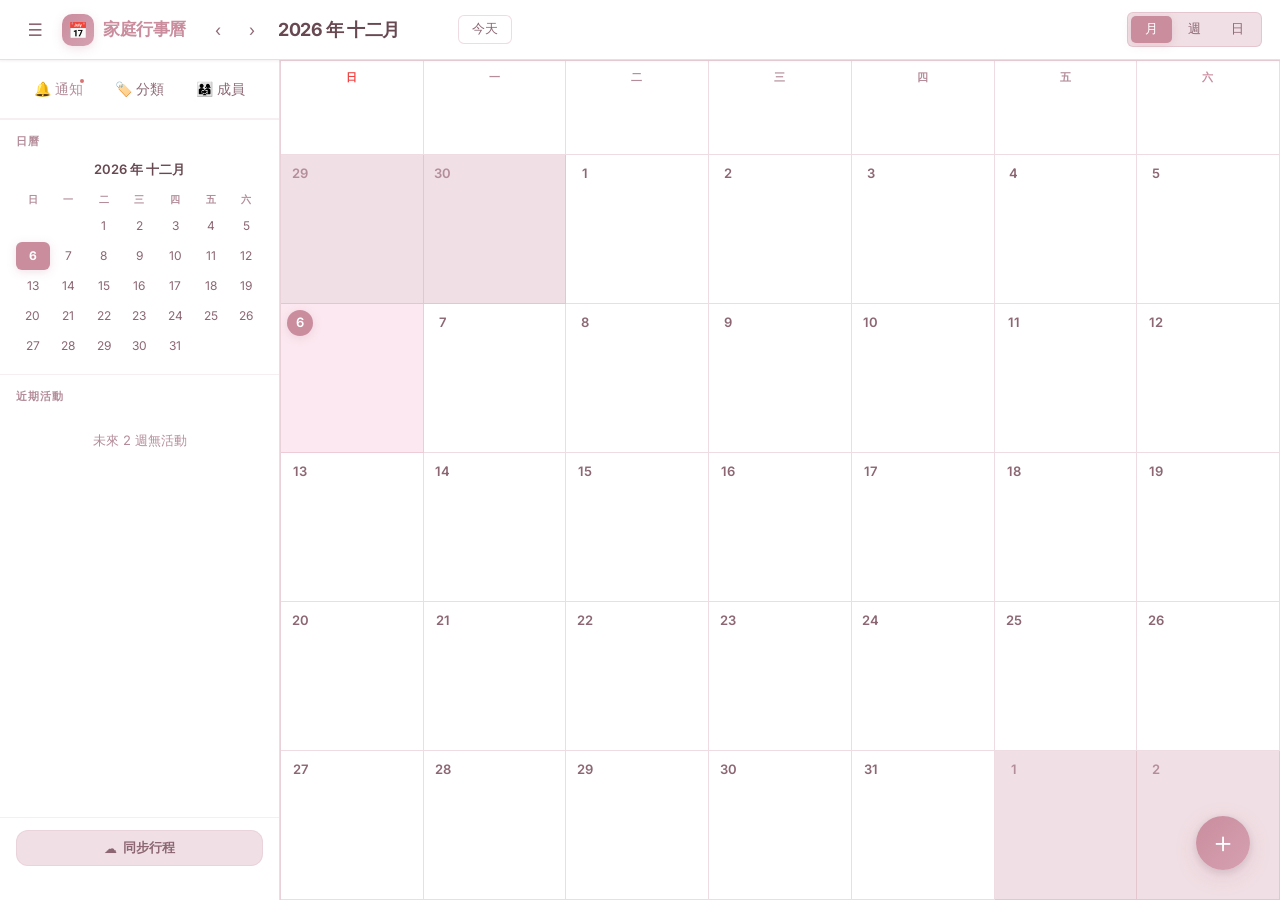
==== index.html @ e2a62363 "Fix: Hardcode scrollbar width in CSS to fix race condition alignment issue" ====
<!DOCTYPE html>
<html lang="zh-TW">
<head>
  <meta charset="UTF-8" />
  <meta name="viewport" content="width=device-width, initial-scale=1.0" />
  <meta name="description" content="家庭共用行事曆 — 支援推播提醒、成員管理、分類管理與月週日三種視圖" />
  <meta name="theme-color" content="#6366f1" />
  <title>家庭行事曆 📅</title>
  <link rel="stylesheet" href="style.css?v=5" />
  <link rel="manifest" href="manifest.json" />
</head>
<body>
<div id="app">

  <!-- ── HEADER ── -->
  <header id="header">
    <button id="btn-sidebar" class="btn-icon" title="側欄">☰</button>

    <span class="header-logo" id="header-logo-btn" style="cursor:pointer;" title="點擊修改名稱">
      <span class="logo-icon">📅</span>
      <span id="calendar-name-display">家庭行事曆</span>
    </span>

    <div class="header-nav">
      <button id="btn-prev" class="nav-btn" title="上一期">‹</button>
      <button id="btn-next" class="nav-btn" title="下一期">›</button>
    </div>

    <h1 id="cal-title">載入中…</h1>
    <button id="btn-today" class="btn-today">今天</button>

    <div class="header-spacer"></div>

    <div class="view-toggle" role="group" aria-label="視圖切換">
      <button class="view-btn active" data-view="month" id="view-month">月</button>
      <button class="view-btn" data-view="week"  id="view-week">週</button>
      <button class="view-btn" data-view="day"   id="view-day">日</button>
    </div>
  </header>

  <!-- ── SIDEBAR ── -->
  <aside id="sidebar">
    <div class="sidebar-section" style="display: flex; gap: 6px; justify-content: space-evenly; border-bottom: 1px solid var(--border-soft); padding: 12px 16px;">
      <button id="btn-notif"           class="btn-icon" style="width: auto; padding: 0 8px; font-size: 14px;" title="開啟推播通知">🔔 通知</button>
      <button id="btn-open-categories" class="btn-icon" style="width: auto; padding: 0 8px; font-size: 14px;" title="管理分類">🏷️ 分類</button>
      <button id="btn-open-members"    class="btn-icon" style="width: auto; padding: 0 8px; font-size: 14px;" title="管理家庭成員">👨‍👩‍👧 成員</button>
    </div>
    <div class="sidebar-section">
      <div class="sidebar-label">日曆</div>
      <div id="mini-calendar"></div>
    </div>
    <div class="sidebar-section" style="flex:1;overflow-y:auto;">
      <div class="sidebar-label">近期活動</div>
      <div id="upcoming-list"></div>
    </div>
    <!-- GitHub Sync -->
    <div class="sidebar-sync">
      <button id="btn-github-sync" class="github-sync-btn" title="同步行程到 GitHub（讓每日 LINE 通知生效）">
        <span id="sync-icon">☁️</span> 同步行程
      </button>
      <div id="sync-status" class="sync-status"></div>
    </div>
  </aside>

  <!-- ── MAIN ── -->
  <main id="main">
    <div id="calendar-container"></div>
  </main>

</div>

<!-- ── DAY PANEL ── -->
<div id="day-panel" role="complementary" aria-label="當日活動">
  <div class="day-panel-header">
    <div id="day-panel-title">活動詳情</div>
    <button id="day-panel-close" title="關閉">✕</button>
  </div>
  <div id="day-panel-list"></div>
  <div class="day-panel-footer">
    <button id="day-panel-add" type="button">＋ 新增活動</button>
  </div>
</div>

<!-- ── MODAL OVERLAY ── -->
<div id="modal-overlay" role="presentation"></div>

<!-- ── EVENT VIEW MODAL (compact popup) ── -->
<div id="event-view-modal" class="modal event-popup" role="dialog" aria-modal="true">
  <!-- Top action bar -->
  <div class="popup-action-bar">
    <div class="popup-action-spacer"></div>
    <button id="btn-edit-event"         class="popup-action-btn" title="編輯">✏️</button>
    <button id="btn-delete-event-view"  class="popup-action-btn" title="刪除">🗑️</button>
    <button id="btn-close-view-modal"   class="popup-action-btn popup-action-close" title="關閉">✕</button>
  </div>
  <!-- Content (injected by JS) -->
  <div id="event-view-body" class="popup-body"></div>
</div>

<!-- ── EVENT MODAL (EDIT) ── -->
<div id="event-modal" class="modal" role="dialog" aria-modal="true" aria-labelledby="modal-title">
  <div class="modal-header">
    <div id="modal-title">新增活動</div>
    <button id="btn-close-modal" title="關閉">✕</button>
  </div>

  <div class="modal-body">

    <!-- Title -->
    <div class="form-group">
      <label class="form-label" for="ev-title">活動標題 *</label>
      <input id="ev-title" class="form-input" type="text" placeholder="輸入活動名稱…" maxlength="80" autocomplete="off" />
    </div>

    <!-- All day toggle -->
    <div class="toggle-row">
      <input type="checkbox" id="ev-allday" class="toggle-input" />
      <label for="ev-allday">整天活動</label>
    </div>

    <!-- All-day date range (shown when allDay is checked) -->
    <div id="allday-fields" style="display:none; gap:10px;">
      <div class="form-group" style="flex:1">
        <label class="form-label" for="ev-allday-start">開始日期 *</label>
        <input id="ev-allday-start" class="form-input" type="date" />
      </div>
      <div class="form-group" style="flex:1">
        <label class="form-label" for="ev-allday-end">結束日期</label>
        <input id="ev-allday-end" class="form-input" type="date" />
      </div>
    </div>

    <!-- DateTime (shown when NOT allDay) -->
    <div id="time-fields">
      <div class="form-group">
        <label class="form-label" for="ev-datetime">開始時間 *</label>
        <input id="ev-datetime" class="form-input" type="datetime-local" />
      </div>
      <div class="form-group">
        <label class="form-label" for="ev-end-datetime">結束時間</label>
        <input id="ev-end-datetime" class="form-input" type="datetime-local" />
      </div>
    </div>

    <!-- Category — dynamically rendered by app.js -->
    <div class="form-group">
      <div class="form-label">分類</div>
      <div id="cat-pills-container" class="cat-pills"></div>
    </div>

    <!-- Members -->
    <div class="form-group">
      <div class="form-label">參與成員</div>
      <div id="member-checkboxes"></div>
    </div>

    <!-- Location -->
    <div class="form-group">
      <label class="form-label" for="ev-location">地點</label>
      <input id="ev-location" class="form-input" type="text" placeholder="輸入地點（選填）" />
    </div>

    <!-- URL -->
    <div class="form-group">
      <label class="form-label" for="ev-url">網址連結</label>
      <input id="ev-url" class="form-input" type="url" placeholder="https://...（選填）" />
    </div>

    <!-- Description -->
    <div class="form-group">
      <label class="form-label" for="ev-description">備註</label>
      <textarea id="ev-description" class="form-textarea" placeholder="新增備註說明（選填）…"></textarea>
    </div>

    <!-- Reminder -->
    <div class="form-group">
      <label class="form-label">提醒時間 (活動開始前)</label>
      <div style="display: flex; gap: 8px; align-items: center;">
        <select id="ev-reminder-toggle" class="form-select" style="width: 110px;">
          <option value="custom">開啟提醒</option>
          <option value="none">不提醒</option>
        </select>
        <input id="ev-reminder-value" type="number" class="form-input" value="30" min="0" style="width: 70px; padding: 6px 8px;" />
        <select id="ev-reminder-unit" class="form-select" style="width: 80px; padding: 6px 8px;">
          <option value="1">分鐘</option>
          <option value="60">小時</option>
          <option value="1440">天</option>
        </select>
      </div>
    </div>

    <!-- Repeat -->
    <div class="form-group">
      <label class="form-label" for="ev-repeat">重複</label>
      <select id="ev-repeat" class="form-select">
        <option value="none">不重複</option>
        <option value="daily">每天</option>
        <option value="weekly">每週</option>
        <option value="monthly">每月</option>
        <option value="yearly">每年</option>
      </select>
    </div>

    <!-- Advanced Repeat Options -->
    <div id="advanced-repeat-options" style="display: none; flex-direction: column; gap: 12px; margin-top: 4px; padding: 14px; background: var(--bg-hover); border-radius: var(--radius-md); border: 1px solid var(--border-soft);">
      
      <!-- Weekly specific days -->
      <div id="repeat-weekly-days" class="form-group" style="display: none;">
        <label class="form-label">重複於星期</label>
        <div class="weekly-day-pills">
          <label class="weekly-day-pill"><input type="checkbox" value="1"><span>一</span></label>
          <label class="weekly-day-pill"><input type="checkbox" value="2"><span>二</span></label>
          <label class="weekly-day-pill"><input type="checkbox" value="3"><span>三</span></label>
          <label class="weekly-day-pill"><input type="checkbox" value="4"><span>四</span></label>
          <label class="weekly-day-pill"><input type="checkbox" value="5"><span>五</span></label>
          <label class="weekly-day-pill"><input type="checkbox" value="6"><span>六</span></label>
          <label class="weekly-day-pill"><input type="checkbox" value="0"><span>日</span></label>
        </div>
      </div>

      <!-- Monthly specific date -->
      <div id="repeat-monthly-date" class="form-group" style="display: none;">
        <label class="form-label" for="ev-repeat-monthly-date">每月重複於</label>
        <div style="display: flex; align-items: center; gap: 8px;">
          <span style="font-size: 13px; color: var(--text-secondary);">每月</span>
          <input id="ev-repeat-monthly-date" class="form-input" type="number" min="1" max="31" value="1" style="width: 70px; padding: 6px 8px; text-align: center;" />
          <span style="font-size: 13px; color: var(--text-secondary);">日</span>
        </div>
      </div>

      <!-- Repeat End -->
      <div class="form-group">
        <label class="form-label">結束重複</label>
        <div style="display: flex; flex-direction: column; gap: 8px; margin-top: 4px;">
          <label style="display: flex; align-items: center; gap: 8px; font-size: 13px; cursor: pointer;">
            <input type="radio" name="ev-repeat-end-type" value="never" checked class="toggle-input" style="border-radius: 50%;"> 永不結束
          </label>
          <label style="display: flex; align-items: center; gap: 8px; font-size: 13px; cursor: pointer;">
            <input type="radio" name="ev-repeat-end-type" value="date" class="toggle-input" style="border-radius: 50%;"> 
            直到 <input id="ev-repeat-end-date" type="date" class="form-input" style="width: 140px; padding: 4px 8px;" disabled />
          </label>
          <label style="display: flex; align-items: center; gap: 8px; font-size: 13px; cursor: pointer;">
            <input type="radio" name="ev-repeat-end-type" value="count" class="toggle-input" style="border-radius: 50%;"> 
            重複 <input id="ev-repeat-end-count" type="number" class="form-input" min="1" max="999" value="10" style="width: 70px; padding: 4px 8px;" disabled /> 次後結束
          </label>
        </div>
      </div>

    </div>

  </div>

  <div class="modal-footer">
    <button id="btn-save-event" class="btn-primary" type="button">儲存活動</button>
    <button id="btn-close-modal-footer" class="btn-secondary" type="button">取消</button>
    <button id="btn-delete-event" class="btn-danger" type="button" style="display:none">🗑 刪除</button>
  </div>
</div>

<!-- ── MEMBER MODAL ── -->
<div id="member-modal" class="modal" role="dialog" aria-modal="true">
  <div class="modal-header">
    <div style="font-size:17px;font-weight:700;flex:1">👨‍👩‍👧 家庭成員</div>
    <button id="btn-close-member-modal" title="關閉"
      style="width:30px;height:30px;border-radius:6px;color:var(--text-muted);font-size:18px;display:flex;align-items:center;justify-content:center;transition:var(--transition);">✕</button>
  </div>
  <div class="modal-body">
    <div id="member-list" style="display:flex;flex-direction:column;gap:8px;"></div>
    <div class="member-add-form">
      <div class="form-group" style="flex:1;min-width:120px">
        <label class="form-label" for="new-member-name">成員名稱</label>
        <input id="new-member-name" class="form-input" type="text" placeholder="e.g. 奶奶" maxlength="20" />
      </div>
      <div class="form-group">
        <label class="form-label">表情</label>
        <input id="new-member-emoji" class="member-emoji-input" type="text" maxlength="2" placeholder="👤" />
      </div>
      <div class="form-group">
        <label class="form-label">顏色</label>
        <input id="new-member-color" class="member-color-input" type="color" value="#818cf8" />
      </div>
      <button id="btn-add-member" class="btn-add-member" type="button">＋ 新增</button>
    </div>
  </div>
</div>

<!-- ── CATEGORY MODAL ── -->
<div id="category-modal" class="modal" role="dialog" aria-modal="true">
  <div class="modal-header">
    <div style="font-size:17px;font-weight:700;flex:1">🏷️ 管理分類</div>
    <button id="btn-close-category-modal" title="關閉"
      style="width:30px;height:30px;border-radius:6px;color:var(--text-muted);font-size:18px;display:flex;align-items:center;justify-content:center;transition:var(--transition);">✕</button>
  </div>
  <div class="modal-body">

    <!-- Category list (rendered by JS) -->
    <div class="category-list" id="category-list"></div>

    <!-- Add new category -->
    <div class="category-add-form">
      <div class="form-group" style="flex:1;min-width:120px">
        <label class="form-label" for="new-cat-label">分類名稱</label>
        <input id="new-cat-label" class="form-input" type="text" placeholder="e.g. 運動" maxlength="16" />
      </div>
      <div class="form-group">
        <label class="form-label">表情</label>
        <input id="new-cat-emoji" class="member-emoji-input" type="text" maxlength="2" placeholder="🏷️" />
      </div>
      <div class="form-group">
        <label class="form-label">顏色</label>
        <input id="new-cat-color" class="member-color-input" type="color" value="#6366f1" />
      </div>
      <button id="btn-add-category" class="btn-add-member" type="button">＋ 新增</button>
    </div>

  </div>
  <div class="modal-footer">
    <button id="btn-reset-categories" class="btn-secondary" type="button" style="font-size:12.5px;">
      ↺ 重置為預設
    </button>
  </div>
</div>

<!-- ── REPEAT ACTION MODAL ── -->
<div id="repeat-action-modal" class="modal" role="dialog" aria-modal="true" style="z-index: 2000; width: 320px;">
  <div class="modal-header" style="border-bottom: none; padding-bottom: 0;">
    <div style="font-size:16px;font-weight:700;">編輯重複活動</div>
  </div>
  <div class="modal-body" style="padding-top: 10px;">
    <div style="font-size: 14px; color: var(--text-secondary); margin-bottom: 16px;">
      這是一個重複的活動。你要套用變更到哪個範圍？
    </div>
    <div style="display: flex; flex-direction: column; gap: 8px;">
      <button id="btn-repeat-only-this" class="btn-primary" style="background: var(--bg-hover); color: var(--text-main);">僅此活動</button>
      <button id="btn-repeat-following" class="btn-primary" style="background: var(--bg-hover); color: var(--text-main);">此活動及後續活動</button>
      <button id="btn-repeat-all" class="btn-primary" style="background: var(--bg-hover); color: var(--text-main);">所有活動</button>
    </div>
  </div>
  <div class="modal-footer" style="border-top: none;">
    <button id="btn-repeat-cancel" class="btn-secondary" style="width: 100%;">取消</button>
  </div>
</div>

<!-- ── FAB ── -->
<button id="btn-add-event" title="新增活動" aria-label="新增活動">＋</button>

<!-- ── TOAST ── -->
<div id="toast" role="status" aria-live="polite"></div>

<script type="module" src="app.js?v=26"></script>
</body>
</html>
---- style.css ----
/* ============================================================
   style.css — Family Calendar · Light Theme Design System
   ============================================================ */

@import url('https://fonts.googleapis.com/css2?family=Inter:wght@300;400;500;600;700&display=swap');

/* ── CSS Variables ───────────────────────────────────────── */
:root {
  --bg-base:     #f8eff2;
  --bg-surface:  #ffffff;
  --bg-elevated: #f0dfe4;
  --bg-hover:    rgba(201, 141, 158, 0.12);
  --bg-glass:    rgba(255, 255, 255, 0.85);

  --border:      rgba(201, 141, 158, 0.3);
  --border-soft: rgba(201, 141, 158, 0.15);
  --border-focus: #c98d9e;

  --accent:      #c98d9e;
  --accent-2:    #d6a1b1;
  --accent-light: #f8eff2;
  --accent-glow: rgba(201, 141, 158, 0.25);

  --text-primary:   #684952;
  --text-secondary: #8c6773;
  --text-muted:     #b48d9a;

  --success: #678b7b;
  --danger:  #d97373;
  --warning: #d9ab55;

  --radius-sm:   6px;
  --radius-md:   12px;
  --radius-lg:   18px;
  --radius-xl:   24px;
  --radius-full: 9999px;

  --shadow-xs: 0 1px 3px rgba(104,73,82,0.05), 0 1px 2px rgba(104,73,82,0.03);
  --shadow-sm: 0 3px 10px rgba(104,73,82,0.07), 0 1px 3px rgba(104,73,82,0.04);
  --shadow-md: 0 8px 28px rgba(104,73,82,0.1), 0 3px 8px rgba(104,73,82,0.05);
  --shadow-lg: 0 20px 60px rgba(104,73,82,0.14), 0 8px 20px rgba(104,73,82,0.07);
  --shadow-glow: 0 0 0 3px var(--accent-glow);

  --sidebar-w: 280px;
  --header-h:  60px;
  --scrollbar-w: 6px;
  --transition: 0.2s cubic-bezier(0.4,0,0.2,1);
}

/* ── Reset ───────────────────────────────────────────────── */
*, *::before, *::after { box-sizing: border-box; margin: 0; padding: 0; }
html, body { height: 100%; overflow: hidden; }
body {
  font-family: 'Inter', system-ui, sans-serif;
  background: var(--bg-base);
  color: var(--text-primary);
  font-size: 14px;
  line-height: 1.5;
  -webkit-font-smoothing: antialiased;
}
button { cursor: pointer; border: none; background: none; font-family: inherit; }
input, textarea, select { font-family: inherit; }

/* ── Scrollbar ───────────────────────────────────────────── */
::-webkit-scrollbar { width: 6px; height: 6px; }
::-webkit-scrollbar-track { background: transparent; }
::-webkit-scrollbar-thumb { background: rgba(0,0,0,0.12); border-radius: 3px; }
::-webkit-scrollbar-thumb:hover { background: rgba(0,0,0,0.2); }

/* ── Layout ──────────────────────────────────────────────── */
#app {
  display: grid;
  grid-template-rows: var(--header-h) 1fr;
  grid-template-columns: var(--sidebar-w) 1fr;
  grid-template-areas:
    "header header"
    "sidebar main";
  height: 100dvh;
  width: 100vw;
  transition: grid-template-columns var(--transition);
}

body.sidebar-closed #app {
  grid-template-columns: 0px 1fr;
}
body.sidebar-closed #sidebar {
  opacity: 0;
  pointer-events: none;
  visibility: hidden;
}

/* ── Header ──────────────────────────────────────────────── */
#header {
  grid-area: header;
  display: flex;
  align-items: center;
  gap: 10px;
  padding: 0 18px;
  background: var(--bg-surface);
  border-bottom: 1px solid var(--border);
  z-index: 100;
  box-shadow: var(--shadow-xs);
}

.header-logo {
  display: flex;
  align-items: center;
  gap: 9px;
  font-weight: 700;
  font-size: 17px;
  color: var(--accent);
  text-decoration: none;
  margin-right: 6px;
  letter-spacing: -0.4px;
}
.header-logo .logo-icon {
  width: 32px; height: 32px;
  background: linear-gradient(135deg, var(--accent), var(--accent-2));
  border-radius: 10px;
  display: flex; align-items: center; justify-content: center;
  font-size: 16px;
  box-shadow: 0 3px 10px var(--accent-glow);
  color: white;
}

#cal-title {
  font-size: 18px;
  font-weight: 700;
  color: var(--text-primary);
  min-width: 170px;
  letter-spacing: -0.4px;
}

.header-nav { display: flex; gap: 2px; }
.nav-btn {
  width: 32px; height: 32px;
  border-radius: var(--radius-sm);
  display: flex; align-items: center; justify-content: center;
  color: var(--text-secondary);
  font-size: 16px;
  transition: var(--transition);
}
.nav-btn:hover { background: var(--bg-hover); color: var(--accent); }

.btn-today {
  padding: 5px 13px;
  border: 1.5px solid var(--border);
  border-radius: var(--radius-sm);
  color: var(--text-secondary);
  font-size: 12.5px;
  font-weight: 500;
  transition: var(--transition);
  background: var(--bg-surface);
}
.btn-today:hover { border-color: var(--accent); color: var(--accent); background: var(--accent-light); }

.header-spacer { flex: 1; }

/* View toggle */
.view-toggle {
  display: flex;
  background: var(--bg-elevated);
  border-radius: var(--radius-sm);
  padding: 3px;
  gap: 2px;
  border: 1px solid var(--border);
}
.view-btn {
  padding: 5px 14px;
  border-radius: 5px;
  font-size: 12.5px;
  font-weight: 500;
  color: var(--text-secondary);
  transition: var(--transition);
}
.view-btn:hover { color: var(--accent); background: var(--bg-hover); }
.view-btn.active {
  background: var(--accent);
  color: #fff;
  box-shadow: 0 2px 8px var(--accent-glow);
}

/* Header icon buttons */
.btn-icon {
  width: 34px; height: 34px;
  border-radius: var(--radius-sm);
  display: flex; align-items: center; justify-content: center;
  color: var(--text-secondary);
  font-size: 17px;
  transition: var(--transition);
  position: relative;
}
.btn-icon:hover { background: var(--bg-hover); color: var(--accent); }

.btn-icon.notif-off { color: var(--text-muted); }
.btn-icon.notif-off::after {
  content: '';
  position: absolute;
  top: 5px; right: 5px;
  width: 8px; height: 8px;
  background: var(--danger);
  border-radius: 50%;
  border: 2px solid var(--bg-surface);
  animation: pulse-dot 2s infinite;
}
@keyframes pulse-dot {
  0%, 100% { transform: scale(1); opacity: 1; }
  50% { transform: scale(1.3); opacity: 0.7; }
}

/* ── Sidebar ─────────────────────────────────────────────── */
#sidebar {
  grid-area: sidebar;
  background: var(--bg-surface);
  border-right: 1px solid var(--border);
  display: flex;
  flex-direction: column;
  overflow-y: auto;
  transition: var(--transition);
}

.sidebar-section { padding: 14px 16px; }
.sidebar-section + .sidebar-section { border-top: 1px solid var(--border-soft); }

.sidebar-label {
  font-size: 10.5px;
  font-weight: 700;
  letter-spacing: 1px;
  text-transform: uppercase;
  color: var(--text-muted);
  margin-bottom: 10px;
}

/* GitHub Sync */
.sidebar-sync {
  padding: 12px 16px;
  border-top: 1px solid var(--border-soft);
  display: flex;
  flex-direction: column;
  gap: 6px;
}
.github-sync-btn {
  width: 100%;
  padding: 8px 12px;
  border-radius: var(--radius-md);
  background: var(--bg-elevated);
  border: 1px solid var(--border-soft);
  color: var(--text-secondary);
  font-size: 13px;
  font-weight: 600;
  cursor: pointer;
  transition: var(--transition);
  display: flex;
  align-items: center;
  justify-content: center;
  gap: 6px;
}
.github-sync-btn:hover { background: var(--bg-hover); color: var(--accent); border-color: var(--accent); }
.github-sync-btn:disabled { opacity: 0.6; cursor: not-allowed; }
.sync-status {
  font-size: 11.5px;
  color: var(--text-muted);
  text-align: center;
  min-height: 16px;
  transition: var(--transition);
}
.sync-status.success { color: #16a34a; }
.sync-status.error   { color: var(--danger); }
.sync-status.syncing { color: var(--accent); }

/* Mini Calendar */
.mini-cal-title {
  font-size: 13px;
  font-weight: 600;
  color: var(--text-primary);
  margin-bottom: 10px;
  text-align: center;
}
.mini-cal-grid {
  display: grid;
  grid-template-columns: repeat(7, 1fr);
  gap: 2px;
  text-align: center;
}
.mini-cal-head {
  font-size: 10px;
  font-weight: 600;
  color: var(--text-muted);
  padding: 3px 0;
}
.mini-cal-day {
  font-size: 12px;
  padding: 5px 0;
  border-radius: var(--radius-sm);
  cursor: pointer;
  color: var(--text-secondary);
  transition: var(--transition);
}
.mini-cal-day:hover { background: var(--accent-light); color: var(--accent); }
.mini-cal-day.today {
  background: var(--accent);
  color: #fff;
  font-weight: 700;
  box-shadow: 0 2px 8px var(--accent-glow);
}

/* Upcoming events */
.upcoming-date-label {
  font-size: 10.5px;
  font-weight: 700;
  color: var(--accent);
  text-transform: uppercase;
  letter-spacing: 0.5px;
  margin: 10px 0 4px;
}
.upcoming-item {
  display: flex;
  align-items: center;
  gap: 10px;
  padding: 7px 8px;
  border-radius: var(--radius-md);
  cursor: pointer;
  transition: var(--transition);
}
.upcoming-item:hover { background: var(--bg-hover); }
.upcoming-dot {
  width: 8px; height: 8px;
  border-radius: 50%;
  background: var(--ev-color, var(--accent));
  flex-shrink: 0;
}
.upcoming-info { flex: 1; min-width: 0; }
.upcoming-title {
  font-size: 13px;
  font-weight: 500;
  color: var(--text-primary);
  white-space: nowrap;
  overflow: hidden;
  text-overflow: ellipsis;
}
.upcoming-time { font-size: 11px; color: var(--text-muted); margin-top: 1px; }
.upcoming-avatar {
  width: 22px; height: 22px;
  border-radius: 50%;
  display: flex; align-items: center; justify-content: center;
  font-size: 11px;
  flex-shrink: 0;
}
.upcoming-empty { font-size: 13px; color: var(--text-muted); text-align: center; padding: 16px 0; }

/* ── Main area ───────────────────────────────────────────── */
#main {
  grid-area: main;
  display: flex;
  flex-direction: column;
  overflow: hidden;
  background: var(--bg-base);
  position: relative;
}

#calendar-container {
  flex: 1;
  overflow: hidden;
  position: relative;
}

/* ── MONTH GRID ──────────────────────────────────────────── */
.cal-month-grid {
  display: grid;
  grid-template-columns: repeat(7, 1fr);
  height: 100%;
  border-left: 1px solid var(--border);
  border-top: 1px solid var(--border);
  background: var(--bg-base);
}

.cal-weekday-header {
  padding: 9px 0;
  text-align: center;
  font-size: 10.5px;
  font-weight: 700;
  letter-spacing: 0.8px;
  text-transform: uppercase;
  color: var(--text-muted);
  border-right: 1px solid var(--border);
  border-bottom: 1px solid var(--border);
  background: var(--bg-surface);
}
.cal-weekday-header.sunday  { color: #ef4444; }
.cal-weekday-header.saturday { color: var(--accent); }

.cal-day-cell {
  border-right: 1px solid var(--border);
  border-bottom: 1px solid var(--border);
  padding: 6px;
  cursor: crosshair;
  user-select: none;
  transition: background var(--transition);
  display: flex;
  flex-direction: column;
  gap: 3px;
  min-height: 90px;
  overflow: hidden;
  background: var(--bg-surface);
}
.cal-day-cell:hover { background: #fdf5f8; }
.cal-day-cell.faded { background: var(--bg-elevated); }
.cal-day-cell.faded .cal-day-num { color: var(--text-muted); }
.cal-day-cell.today { background: #fce8f0; }

.cal-day-num {
  font-size: 13px;
  font-weight: 600;
  color: var(--text-secondary);
  width: 26px; height: 26px;
  display: flex; align-items: center; justify-content: center;
  border-radius: 50%;
  flex-shrink: 0;
  transition: var(--transition);
}
.cal-day-cell.today .cal-day-num {
  background: var(--accent);
  color: #fff;
  box-shadow: 0 2px 8px var(--accent-glow);
}

.cal-day-events { display: flex; flex-direction: column; gap: 2px; flex: 1; overflow: hidden; }

.cal-event-pill {
  display: flex;
  align-items: center;
  gap: 5px;
  padding: 2px 7px;
  border-radius: var(--radius-sm);
  background: color-mix(in srgb, var(--ev-color, var(--accent)) 14%, white);
  border-left: 2.5px solid var(--ev-color, var(--accent));
  cursor: pointer;
  transition: var(--transition);
  overflow: hidden;
}
.cal-event-pill:hover {
  background: color-mix(in srgb, var(--ev-color, var(--accent)) 22%, white);
}
.ev-dot {
  width: 5px; height: 5px;
  border-radius: 50%;
  background: var(--ev-color, var(--accent));
  flex-shrink: 0;
}
.ev-time { font-size: 10px; color: var(--ev-color, var(--accent)); font-weight: 600; flex-shrink: 0; }
.ev-title { font-size: 11.5px; color: var(--text-primary); white-space: nowrap; overflow: hidden; text-overflow: ellipsis; font-weight: 500; }
.cal-event-more {
  font-size: 10.5px;
  color: var(--text-muted);
  padding: 1px 4px;
  cursor: pointer;
  transition: var(--transition);
}
.cal-event-more:hover { color: var(--accent); }

/* All-day strip in week view */
.cal-week-allday-row {
  display: flex;
  border-bottom: 1px solid var(--border);
  background: var(--bg-surface);
  flex-shrink: 0;
  padding-right: var(--scrollbar-w, 0px);
}
.cal-allday-label {
  width: 56px;
  flex-shrink: 0;
  border-right: 1px solid var(--border);
  display: flex;
  align-items: flex-start;
  justify-content: flex-end;
  font-size: 9.5px;
  font-weight: 700;
  color: var(--text-muted);
  padding: 5px 8px 0 0;
  text-transform: uppercase;
  letter-spacing: 0.5px;
}
.cal-allday-grid {
  flex: 1;
  position: relative;
  display: flex;
}
.cal-allday-bg-cell {
  flex: 1;
  border-right: 1px solid var(--border);
  min-height: 28px;
  cursor: crosshair;
  user-select: none;
}
.cal-allday-bg-cell.today-col { background: var(--accent-light); }
.cal-allday-event-bar {
  position: absolute;
  height: 20px;
  border-radius: 4px;
  background: color-mix(in srgb, var(--ev-color, var(--accent)) 18%, white);
  border-left: 3px solid var(--ev-color, var(--accent));
  font-size: 11px;
  font-weight: 500;
  color: var(--text-primary);
  padding: 1px 8px;
  white-space: nowrap;
  overflow: hidden;
  text-overflow: ellipsis;
  cursor: pointer;
  transition: var(--transition);
  z-index: 1;
}
.cal-allday-event-bar:hover {
  background: color-mix(in srgb, var(--ev-color, var(--accent)) 28%, white);
  box-shadow: var(--shadow-xs);
}

/* ── WEEK VIEW ───────────────────────────────────────────── */
.cal-week-wrapper {
  display: flex;
  flex-direction: column;
  height: 100%;
  overflow: hidden;
}
.cal-week-header {
  display: flex;
  border-bottom: 1px solid var(--border);
  background: var(--bg-surface);
  flex-shrink: 0;
  box-shadow: var(--shadow-xs);
  padding-right: var(--scrollbar-w, 0px);
}
.cal-time-spacer { width: 56px; flex-shrink: 0; border-right: 1px solid var(--border); }
.cal-week-day-header {
  flex: 1;
  text-align: center;
  padding: 10px 0;
  cursor: pointer;
  border-right: 1px solid var(--border);
  transition: var(--transition);
}
.cal-week-day-header:hover { background: var(--bg-hover); }
.cal-week-day-header.today { background: var(--accent-light); }
.week-day-name { font-size: 10.5px; font-weight: 700; color: var(--text-muted); text-transform: uppercase; letter-spacing: 0.5px; }
.week-day-num {
  font-size: 20px;
  font-weight: 700;
  color: var(--text-secondary);
  margin-top: 2px;
}
.week-day-num.today-badge {
  background: var(--accent);
  color: #fff;
  width: 36px; height: 36px;
  border-radius: 50%;
  display: flex; align-items: center; justify-content: center;
  margin: 4px auto 0;
  font-size: 18px;
  box-shadow: 0 3px 12px var(--accent-glow);
}

.cal-week-body {
  flex: 1;
  display: flex;
  overflow-y: scroll;
  position: relative;
  background: var(--bg-surface);
}

.cal-time-col {
  width: 56px;
  flex-shrink: 0;
  border-right: 1px solid var(--border);
  background: var(--bg-elevated);
}
.cal-time-label {
  height: calc(100% / 24);
  min-height: 48px;
  display: flex;
  align-items: flex-start;
  justify-content: flex-end;
  padding: 4px 8px 0 0;
  font-size: 10px;
  color: var(--text-muted);
  border-bottom: 1px solid var(--border-soft);
}

.cal-week-day-col, .cal-day-ev-col {
  flex: 1;
  position: relative;
  border-right: 1px solid var(--border);
  min-height: calc(48px * 24);
}
.cal-week-day-col.today-col { background: #fdf8fb; }
.cal-hour-line { height: 48px; border-bottom: 1px solid var(--border-soft); user-select: none; cursor: crosshair; }
.cal-hour-row  { height: 48px; border-bottom: 1px solid var(--border-soft); user-select: none; cursor: crosshair; }

/* Drag Selection Feedback */
.drag-selecting {
  background: var(--accent-glow) !important;
  transition: none !important;
}

.cal-week-event {
  position: absolute;
  left: 3px;
  right: 3px;
  border-radius: var(--radius-sm);
  background: color-mix(in srgb, var(--ev-color, var(--accent)) 14%, white);
  border-left: 3px solid var(--ev-color, var(--accent));
  padding: 4px 7px;
  cursor: pointer;
  overflow: hidden;
  transition: var(--transition);
  z-index: 1;
  box-shadow: var(--shadow-xs);
}
.cal-week-event:hover {
  background: color-mix(in srgb, var(--ev-color, var(--accent)) 22%, white);
  box-shadow: var(--shadow-sm);
  z-index: 2;
}
.we-title { font-size: 11.5px; font-weight: 600; color: var(--text-primary); white-space: nowrap; overflow: hidden; text-overflow: ellipsis; }
.we-time  { font-size: 10px; color: var(--ev-color, var(--accent)); margin-top: 1px; font-weight: 500; }

.cal-now-line {
  position: absolute;
  left: 0; right: 0;
  height: 2px;
  background: var(--danger);
  z-index: 10;
  pointer-events: none;
}
.cal-now-line::before {
  content: '';
  position: absolute;
  left: -4px; top: -4px;
  width: 10px; height: 10px;
  background: var(--danger);
  border-radius: 50%;
}

/* ── DAY VIEW ────────────────────────────────────────────── */
.cal-day-wrapper { display: flex; flex-direction: column; height: 100%; }
.cal-day-allday {
  padding: 10px 16px;
  border-bottom: 1px solid var(--border);
  display: flex; gap: 6px; flex-wrap: wrap;
  background: var(--bg-surface);
}
.allday-pill { font-size: 12px; padding: 4px 10px; }
.cal-day-body {
  flex: 1;
  display: flex;
  overflow-y: scroll;
  background: var(--bg-surface);
}
.cal-day-ev-col { flex: 1; position: relative; min-height: calc(48px * 24); }

/* ── Day Panel ───────────────────────────────────────────── */
#day-panel {
  position: fixed;
  right: -380px;
  top: var(--header-h);
  width: 360px;
  height: calc(100dvh - var(--header-h));
  background: var(--bg-surface);
  border-left: 1px solid var(--border);
  display: flex;
  flex-direction: column;
  z-index: 200;
  transition: right var(--transition);
  box-shadow: none;
}
#day-panel.open { right: 0; box-shadow: var(--shadow-lg); }

.day-panel-header {
  padding: 16px 20px;
  border-bottom: 1px solid var(--border);
  display: flex;
  align-items: center;
}
#day-panel-title { font-size: 15px; font-weight: 700; flex: 1; color: var(--text-primary); }
#day-panel-close {
  width: 28px; height: 28px;
  border-radius: var(--radius-sm);
  color: var(--text-muted);
  font-size: 16px;
  display: flex; align-items: center; justify-content: center;
  transition: var(--transition);
}
#day-panel-close:hover { background: var(--bg-hover); color: var(--danger); }

#day-panel-list { flex: 1; overflow-y: auto; padding: 12px; display: flex; flex-direction: column; gap: 8px; }
.day-panel-empty { text-align: center; color: var(--text-muted); font-size: 13px; padding: 32px 16px; line-height: 2; }

.day-panel-event {
  display: flex;
  align-items: stretch;
  border-radius: var(--radius-md);
  overflow: hidden;
  cursor: pointer;
  background: var(--bg-elevated);
  transition: var(--transition);
  border: 1px solid var(--border-soft);
}
.day-panel-event:hover { border-color: var(--border); box-shadow: var(--shadow-sm); background: var(--bg-surface); }
.dp-color-bar { width: 4px; background: var(--ev-color, var(--accent)); flex-shrink: 0; }
.dp-info { padding: 10px 14px; flex: 1; }
.dp-title { font-size: 14px; font-weight: 600; color: var(--text-primary); }
.dp-meta  { font-size: 12px; color: var(--text-muted); margin-top: 3px; }
.dp-member { font-size: 12px; margin-top: 4px; }

.day-panel-footer { padding: 12px 16px; border-top: 1px solid var(--border); }
#day-panel-add {
  width: 100%;
  padding: 10px;
  background: var(--accent);
  color: #fff;
  border-radius: var(--radius-md);
  font-size: 14px;
  font-weight: 600;
  transition: var(--transition);
  box-shadow: 0 3px 10px var(--accent-glow);
}
#day-panel-add:hover { background: var(--accent-2); transform: translateY(-1px); }

/* ── FAB ─────────────────────────────────────────────────── */
#btn-add-event {
  position: fixed;
  bottom: 30px;
  right: 30px;
  width: 54px; height: 54px;
  border-radius: 50%;
  background: linear-gradient(135deg, var(--accent), var(--accent-2));
  color: #fff;
  font-size: 28px;
  display: flex; align-items: center; justify-content: center;
  box-shadow: 0 6px 20px var(--accent-glow), 0 2px 8px rgba(0,0,0,0.12);
  transition: var(--transition);
  z-index: 150;
}
#btn-add-event:hover {
  transform: scale(1.1) rotate(90deg);
  box-shadow: 0 10px 28px var(--accent-glow);
}

/* ── Modal ───────────────────────────────────────────────── */
#modal-overlay {
  position: fixed; inset: 0;
  background: rgba(30,34,55,0.35);
  z-index: 300;
  opacity: 0; pointer-events: none;
  transition: opacity var(--transition);
  backdrop-filter: blur(3px);
}
#modal-overlay.open { opacity: 1; pointer-events: all; }

.modal {
  position: fixed;
  top: 50%; left: 50%;
  transform: translate(-50%, -46%) scale(0.97);
  width: min(520px, 95vw);
  max-height: 88vh;
  background: var(--bg-surface);
  border: 1px solid var(--border);
  border-radius: var(--radius-xl);
  z-index: 400;
  opacity: 0; pointer-events: none;
  transition: all var(--transition);
  display: flex; flex-direction: column;
  box-shadow: var(--shadow-lg);
  overflow: hidden;
}
.modal.open {
  opacity: 1; pointer-events: all;
  transform: translate(-50%, -50%) scale(1);
}

/* ── Event popup (compact view card) ── */
.event-popup {
  width: min(380px, 95vw);
  max-height: none;
  border-radius: 12px;
  overflow: visible;
  box-shadow: 0 8px 30px rgba(0,0,0,0.18), 0 2px 8px rgba(0,0,0,0.10);
}
.popup-action-bar {
  display: flex;
  align-items: center;
  gap: 2px;
  padding: 10px 10px 4px 16px;
}
.popup-action-spacer { flex: 1; }
.popup-action-btn {
  width: 32px; height: 32px;
  border-radius: 8px;
  background: transparent;
  border: none;
  cursor: pointer;
  display: flex; align-items: center; justify-content: center;
  font-size: 15px;
  color: var(--text-muted);
  transition: var(--transition);
}
.popup-action-btn:hover { background: var(--bg-hover); }
.popup-action-btn#btn-delete-event-view:hover { background: #fee2e2; }
.popup-action-close { font-size: 17px; }
.popup-body {
  padding: 4px 20px 20px;
  display: flex;
  flex-direction: column;
  gap: 12px;
}
.popup-title-row {
  display: flex;
  align-items: flex-start;
  gap: 14px;
  margin-top: 2px;
}
.popup-color-dot {
  width: 14px; height: 14px;
  border-radius: 50%;
  flex-shrink: 0;
  margin-top: 4px;
}
.popup-title {
  font-size: 20px;
  font-weight: 700;
  color: var(--text-primary);
  line-height: 1.3;
  flex: 1;
}
.popup-info-rows {
  display: flex;
  flex-direction: column;
  gap: 8px;
  margin-left: 28px;
}
.popup-info-row {
  display: flex;
  align-items: flex-start;
  gap: 10px;
  font-size: 13.5px;
  color: var(--text-secondary);
  line-height: 1.5;
}
.popup-info-icon { flex-shrink: 0; font-size: 15px; margin-top: 1px; }
.popup-info-row a { color: var(--accent); text-decoration: none; word-break: break-all; }
.popup-info-row a:hover { text-decoration: underline; }
.popup-member-chip {
  display: inline-flex; align-items: center; gap: 5px;
  padding: 2px 10px 2px 6px;
  border-radius: 99px;
  font-size: 12px; font-weight: 600;
  border: 1px solid transparent;
}
.popup-divider {
  border: none;
  border-top: 1px solid var(--border-soft);
  margin: 0;
}
.popup-footer {
  display: flex;
  align-items: center;
  gap: 10px;
  font-size: 12.5px;
  color: var(--text-muted);
  margin-left: 28px;
}


.modal-header {
  padding: 18px 22px 14px;
  display: flex; align-items: center;
  border-bottom: 1px solid var(--border-soft);
  background: var(--bg-surface);
}
#modal-title {
  font-size: 17px;
  font-weight: 700;
  flex: 1;
  color: var(--text-primary);
}
#btn-close-modal {
  width: 30px; height: 30px;
  border-radius: var(--radius-sm);
  color: var(--text-muted);
  font-size: 18px;
  display: flex; align-items: center; justify-content: center;
  transition: var(--transition);
}
#btn-close-modal:hover { background: #fee2e2; color: var(--danger); }

.modal-body { overflow-y: auto; padding: 18px 22px; display: flex; flex-direction: column; gap: 16px; flex: 1; }
.modal-footer {
  padding: 14px 22px;
  border-top: 1px solid var(--border-soft);
  display: flex; gap: 8px; align-items: center;
  background: var(--bg-elevated);
}

/* Form fields */
.form-group { display: flex; flex-direction: column; gap: 5px; }
.form-label {
  font-size: 11.5px;
  font-weight: 700;
  color: var(--text-muted);
  text-transform: uppercase;
  letter-spacing: 0.5px;
}
.form-input, .form-select, .form-textarea {
  background: var(--bg-elevated);
  border: 1.5px solid var(--border);
  border-radius: var(--radius-md);
  color: var(--text-primary);
  padding: 9px 13px;
  font-size: 14px;
  transition: var(--transition);
  outline: none;
  width: 100%;
}
.form-input:focus, .form-select:focus, .form-textarea:focus {
  border-color: var(--accent);
  box-shadow: var(--shadow-glow);
  background: var(--bg-surface);
}
.form-input::placeholder { color: var(--text-muted); }
.form-textarea { resize: vertical; min-height: 72px; }
.form-select { appearance: none; background-image: url("data:image/svg+xml,%3Csvg xmlns='http://www.w3.org/2000/svg' width='12' height='12' viewBox='0 0 24 24'%3E%3Cpath fill='%239aa3bc' d='M7 10l5 5 5-5z'/%3E%3C/svg%3E"); background-repeat: no-repeat; background-position: right 12px center; padding-right: 32px; }

/* Time row */
#time-fields { display: flex; gap: 10px; }
#time-fields .form-group { flex: 1; }

/* All-day toggle */
.toggle-row {
  display: flex; align-items: center; gap: 8px;
  font-size: 13px; color: var(--text-secondary);
}
.toggle-input { width: 16px; height: 16px; accent-color: var(--accent); cursor: pointer; }

/* Category pills */
.cat-pills { display: flex; flex-wrap: wrap; gap: 6px; }
.cat-pill {
  padding: 5px 11px;
  border-radius: var(--radius-full);
  font-size: 12.5px;
  font-weight: 500;
  border: 1.5px solid var(--border);
  color: var(--text-secondary);
  transition: var(--transition);
  cursor: pointer;
  display: flex; align-items: center; gap: 4px;
}
.cat-pill:hover {
  border-color: var(--cat-color, var(--accent));
  color: var(--cat-color, var(--accent));
  background: color-mix(in srgb, var(--cat-color, var(--accent)) 10%, white);
}
.cat-pill.active {
  background: var(--cat-color, var(--accent));
  border-color: var(--cat-color, var(--accent));
  color: #fff;
  box-shadow: 0 2px 8px color-mix(in srgb, var(--cat-color, var(--accent)) 35%, transparent);
}

/* Member checkboxes */
#member-checkboxes { display: flex; flex-wrap: wrap; gap: 7px; }
.member-checkbox-label { cursor: pointer; }
.member-checkbox-label input { display: none; }
.member-chip {
  display: inline-flex; align-items: center; gap: 5px;
  padding: 5px 12px;
  border-radius: var(--radius-full);
  font-size: 12.5px;
  font-weight: 500;
  border: 1.5px solid color-mix(in srgb, var(--m-color, var(--accent)) 60%, transparent);
  color: var(--m-color, var(--accent));
  transition: var(--transition);
  background: color-mix(in srgb, var(--m-color, var(--accent)) 8%, white);
}
.member-checkbox-label input:checked + .member-chip {
  background: var(--m-color, var(--accent));
  border-color: var(--m-color, var(--accent));
  color: #fff;
  box-shadow: 0 2px 8px color-mix(in srgb, var(--m-color, var(--accent)) 35%, transparent);
}

/* Buttons */
.btn-primary {
  padding: 9px 22px;
  background: var(--accent);
  color: #fff;
  border-radius: var(--radius-md);
  font-size: 14px; font-weight: 600;
  transition: var(--transition);
  box-shadow: 0 3px 10px var(--accent-glow);
}
.btn-primary:hover { background: var(--accent-2); transform: translateY(-1px); box-shadow: 0 5px 14px var(--accent-glow); }
.btn-secondary {
  padding: 9px 18px;
  background: var(--bg-surface);
  border: 1.5px solid var(--border);
  color: var(--text-secondary);
  border-radius: var(--radius-md);
  font-size: 14px; font-weight: 500;
  transition: var(--transition);
}
.btn-secondary:hover { border-color: var(--accent); color: var(--accent); background: var(--accent-light); }
.btn-danger {
  padding: 9px 18px;
  background: #fef2f2;
  border: 1.5px solid #fecaca;
  color: var(--danger);
  border-radius: var(--radius-md);
  font-size: 14px; font-weight: 500;
  display: flex; align-items: center; gap: 6px;
  transition: var(--transition);
  margin-left: auto;
}
.btn-danger:hover { background: #fee2e2; border-color: var(--danger); }

/* ── Member Modal ────────────────────────────────────────── */
.member-list-item {
  display: flex; align-items: center; gap: 12px;
  padding: 10px 12px;
  border-radius: var(--radius-md);
  background: var(--bg-elevated);
  border: 1px solid var(--border-soft);
  transition: var(--transition);
}
.member-list-item:hover { border-color: var(--border); box-shadow: var(--shadow-xs); }
.member-avatar {
  width: 36px; height: 36px;
  border-radius: 50%;
  display: flex; align-items: center; justify-content: center;
  font-size: 18px;
  flex-shrink: 0;
}
.member-name { flex: 1; font-size: 14px; font-weight: 500; color: var(--text-primary); }
.member-delete {
  width: 28px; height: 28px;
  border-radius: var(--radius-sm);
  color: var(--text-muted);
  font-size: 12px;
  transition: var(--transition);
  display: flex; align-items: center; justify-content: center;
}
.member-delete:hover { background: #fee2e2; color: var(--danger); }

.member-add-form {
  display: flex; gap: 8px; align-items: flex-end;
  padding-top: 12px;
  border-top: 1px solid var(--border-soft);
  flex-wrap: wrap;
}
.member-add-form .form-group { flex: 1; min-width: 100px; }
.member-emoji-input {
  padding: 8px;
  border-radius: var(--radius-md);
  background: var(--bg-elevated);
  border: 1.5px solid var(--border);
  color: var(--text-primary);
  font-size: 20px;
  text-align: center;
  width: 48px; height: 40px;
  transition: var(--transition);
}
.member-emoji-input:focus { border-color: var(--accent); outline: none; box-shadow: var(--shadow-glow); }
.member-color-input {
  width: 48px; height: 40px;
  padding: 3px;
  border-radius: var(--radius-md);
  background: var(--bg-elevated);
  border: 1.5px solid var(--border);
  cursor: pointer;
  transition: var(--transition);
}
.member-color-input:focus { border-color: var(--accent); outline: none; }
.btn-add-member {
  padding: 9px 16px;
  background: var(--accent);
  color: #fff;
  border-radius: var(--radius-md);
  font-size: 13px; font-weight: 600;
  transition: var(--transition);
  white-space: nowrap;
  box-shadow: 0 3px 10px var(--accent-glow);
}
.btn-add-member:hover { background: var(--accent-2); }

/* ── Category Modal ──────────────────────────────────────── */
.category-list { display: flex; flex-direction: column; gap: 8px; }
.category-list-item {
  display: flex; align-items: center; gap: 12px;
  padding: 10px 12px;
  border-radius: var(--radius-md);
  background: var(--bg-elevated);
  border: 1px solid var(--border-soft);
  transition: var(--transition);
}
.category-list-item:hover { border-color: var(--border); box-shadow: var(--shadow-xs); }
.category-color-dot {
  width: 14px; height: 14px;
  border-radius: 50%;
  flex-shrink: 0;
}
.category-emoji { font-size: 18px; }
.category-name { flex: 1; font-size: 14px; font-weight: 500; color: var(--text-primary); }
.category-edit-btn, .category-delete-btn {
  width: 28px; height: 28px;
  border-radius: var(--radius-sm);
  color: var(--text-muted);
  font-size: 13px;
  transition: var(--transition);
  display: flex; align-items: center; justify-content: center;
}
.category-edit-btn:hover { background: var(--accent-light); color: var(--accent); }
.category-delete-btn:hover { background: #fee2e2; color: var(--danger); }
.category-is-default {
  font-size: 10px;
  color: var(--text-muted);
  background: var(--bg-base);
  border: 1px solid var(--border);
  border-radius: var(--radius-full);
  padding: 2px 7px;
}

.category-add-form {
  display: flex; gap: 8px; align-items: flex-end;
  padding-top: 12px;
  border-top: 1px solid var(--border-soft);
  flex-wrap: wrap;
}
.category-add-form .form-group { flex: 1; min-width: 120px; }

/* Category inline edit */
.category-list-item.editing {
  flex-wrap: wrap;
  border-color: var(--accent);
  box-shadow: var(--shadow-glow);
}
.cat-edit-row {
  display: flex; gap: 6px; width: 100%; margin-top: 8px; align-items: center;
}
.cat-edit-row .form-input { flex: 1; padding: 6px 10px; font-size: 13px; }
.cat-save-btn {
  padding: 6px 12px;
  background: var(--accent);
  color: #fff;
  border-radius: var(--radius-sm);
  font-size: 12px; font-weight: 600;
  transition: var(--transition);
}
.cat-save-btn:hover { background: var(--accent-2); }
.cat-cancel-btn {
  padding: 6px 10px;
  background: var(--bg-elevated);
  border: 1px solid var(--border);
  color: var(--text-secondary);
  border-radius: var(--radius-sm);
  font-size: 12px;
  transition: var(--transition);
}
.cat-cancel-btn:hover { border-color: var(--danger); color: var(--danger); }

/* ── Toast ───────────────────────────────────────────────── */
#toast {
  position: fixed;
  bottom: 90px; left: 50%;
  transform: translateX(-50%) translateY(16px);
  background: var(--text-primary);
  color: #fff;
  padding: 10px 20px;
  border-radius: var(--radius-full);
  font-size: 13px;
  font-weight: 500;
  opacity: 0;
  pointer-events: none;
  transition: all 0.28s ease;
  white-space: nowrap;
  box-shadow: var(--shadow-md);
  z-index: 500;
}
#toast.show { opacity: 1; transform: translateX(-50%) translateY(0); }
#toast.toast-error { background: var(--danger); }
#toast.toast-info  { background: var(--accent); }
#toast.toast-success { background: var(--success); }

/* Weekly specific day pills */
.weekly-day-pills { display: flex; gap: 6px; flex-wrap: wrap; }
.weekly-day-pill { cursor: pointer; }
.weekly-day-pill input { display: none; }
.weekly-day-pill span {
  display: flex; align-items: center; justify-content: center;
  width: 30px; height: 30px;
  border-radius: 50%;
  font-size: 13px; font-weight: 500;
  background: var(--bg-surface);
  border: 1px solid var(--border);
  color: var(--text-secondary);
  transition: var(--transition);
}
.weekly-day-pill input:checked + span {
  background: var(--accent);
  color: white;
  border-color: var(--accent);
  box-shadow: 0 2px 6px var(--accent-glow);
}

/* ── Responsive ──────────────────────────────────────────── */
@media (max-width: 768px) {
  #app {
    grid-template-columns: minmax(0, 1fr);
    grid-template-areas:
      "header"
      "main";
  }
  #sidebar {
    position: fixed;
    left: -100%;
    top: var(--header-h);
    width: 280px;
    height: calc(100dvh - var(--header-h));
    z-index: 250;
    transition: left var(--transition);
  }
  #sidebar.open { left: 0; box-shadow: var(--shadow-lg); }
  .cal-day-cell { min-height: 60px; }
  #header { padding: 0 8px; gap: 4px; }
  #calendar-name-display { display: none; }
  .header-logo { margin-right: 0; }
  .btn-today { white-space: nowrap; padding: 4px 8px; }
  #time-fields { flex-direction: column; gap: 8px; }
  #btn-add-event { bottom: 18px; right: 18px; width: 48px; height: 48px; font-size: 22px; }
  .view-btn { padding: 5px 8px; font-size: 12px; }
  #cal-title { font-size: 15px; min-width: auto; white-space: nowrap; }
}
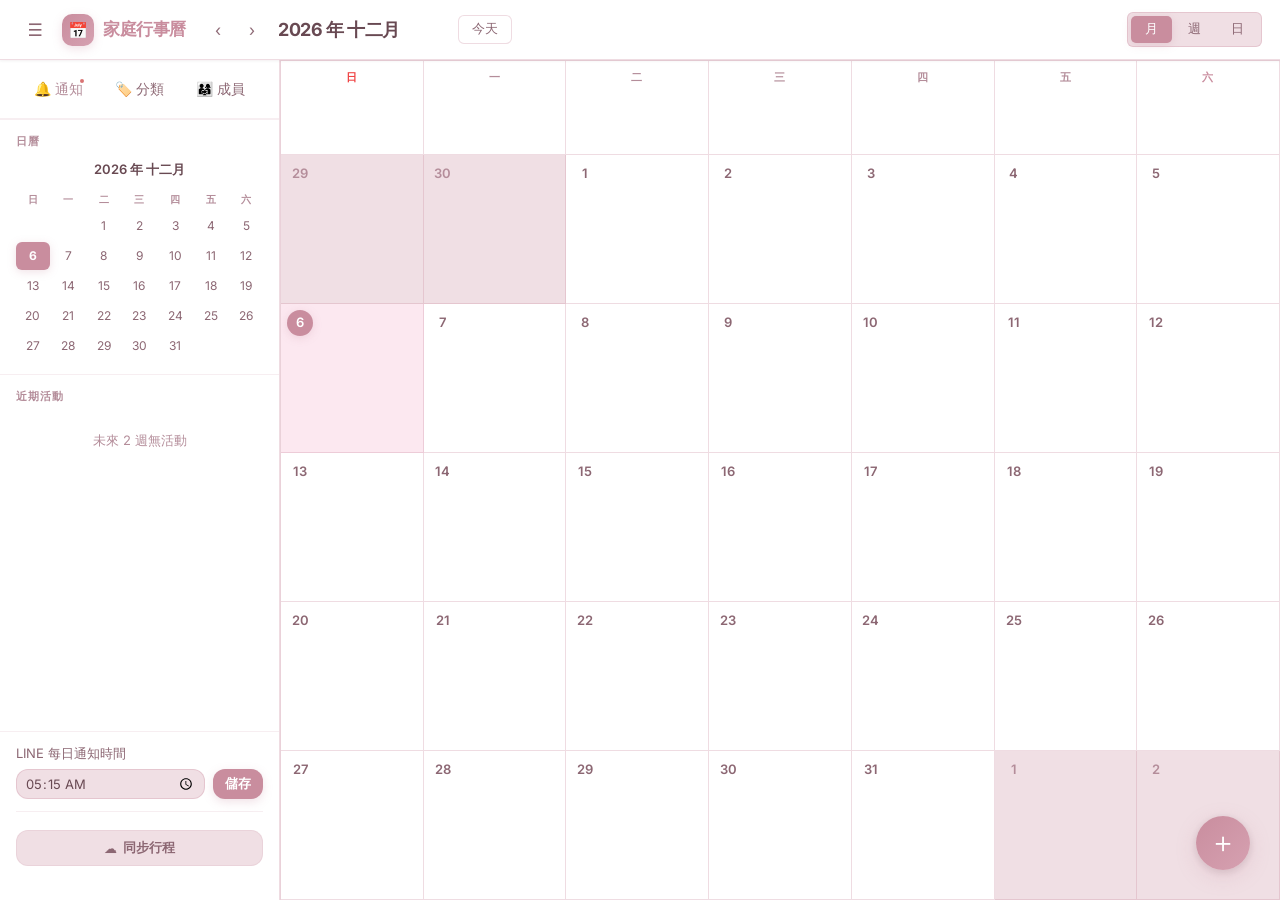
==== commit cf85bb5d: "feat: add LINE daily notification time setting in UI" ====
--- a/index.html
+++ b/index.html
@@ -6,7 +6,7 @@
   <meta name="description" content="家庭共用行事曆 — 支援推播提醒、成員管理、分類管理與月週日三種視圖" />
   <meta name="theme-color" content="#6366f1" />
   <title>家庭行事曆 📅</title>
-  <link rel="stylesheet" href="style.css?v=5" />
+  <link rel="stylesheet" href="style.css?v=7" />
   <link rel="manifest" href="manifest.json" />
 </head>
 <body>
@@ -55,6 +55,13 @@
     </div>
     <!-- GitHub Sync -->
     <div class="sidebar-sync">
+      <div style="margin-bottom: 12px; padding-bottom: 12px; border-bottom: 1px solid var(--border-soft);">
+        <label for="line-notify-time" style="display: block; font-size: 13px; color: var(--text-secondary); margin-bottom: 6px;">LINE 每日通知時間</label>
+        <div style="display: flex; gap: 8px;">
+          <input type="time" id="line-notify-time" class="form-input" style="flex: 1; padding: 4px 8px; font-size: 13px;">
+          <button id="btn-save-notify-time" class="btn-primary" style="padding: 4px 12px; font-size: 13px; width: auto;">儲存</button>
+        </div>
+      </div>
       <button id="btn-github-sync" class="github-sync-btn" title="同步行程到 GitHub（讓每日 LINE 通知生效）">
         <span id="sync-icon">☁️</span> 同步行程
       </button>
@@ -347,6 +354,6 @@
 <!-- ── TOAST ── -->
 <div id="toast" role="status" aria-live="polite"></div>
 
-<script type="module" src="app.js?v=26"></script>
+<script type="module" src="app.js?v=27"></script>
 </body>
 </html>
--- a/style.css
+++ b/style.css
@@ -43,7 +43,6 @@
 
   --sidebar-w: 280px;
   --header-h:  60px;
-  --scrollbar-w: 6px;
   --transition: 0.2s cubic-bezier(0.4,0,0.2,1);
 }
 
@@ -592,8 +591,13 @@
   min-height: calc(48px * 24);
 }
 .cal-week-day-col.today-col { background: #fdf8fb; }
-.cal-hour-line { height: 48px; border-bottom: 1px solid var(--border-soft); user-select: none; cursor: crosshair; }
-.cal-hour-row  { height: 48px; border-bottom: 1px solid var(--border-soft); user-select: none; cursor: crosshair; }
+.cal-hour-line, .cal-hour-row {
+  height: calc(100% / 24);
+  min-height: 48px;
+  border-bottom: 1px solid var(--border-soft);
+  user-select: none;
+  cursor: crosshair;
+}
 
 /* Drag Selection Feedback */
 .drag-selecting {
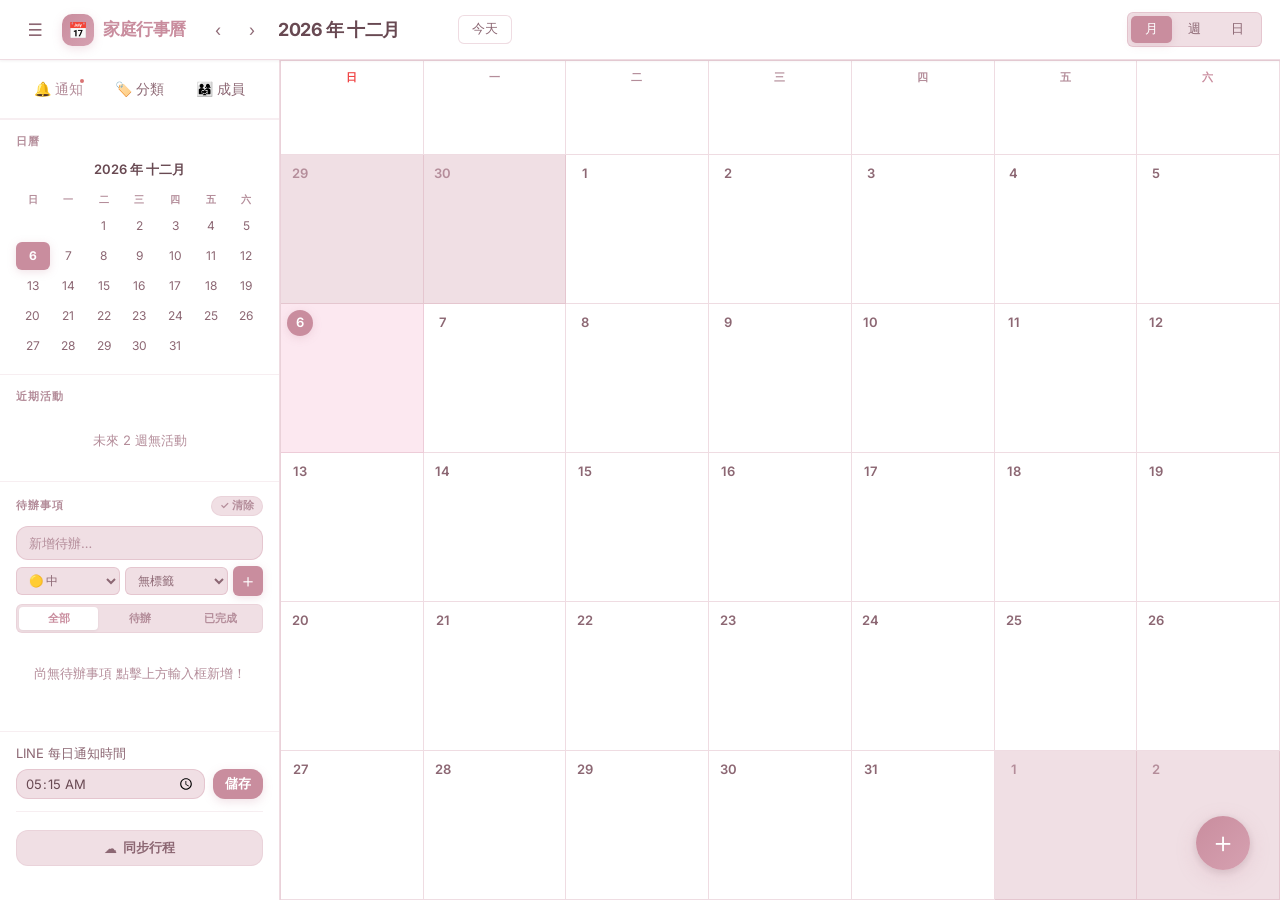
==== commit 4b9a041f: "feat: add todo list panel to sidebar" ====
--- a/index.html
+++ b/index.html
@@ -49,10 +49,48 @@
       <div class="sidebar-label">日曆</div>
       <div id="mini-calendar"></div>
     </div>
-    <div class="sidebar-section" style="flex:1;overflow-y:auto;">
+    <div class="sidebar-section" style="max-height:180px;overflow-y:auto;">
       <div class="sidebar-label">近期活動</div>
       <div id="upcoming-list"></div>
     </div>
+
+    <!-- ── TODO LIST ── -->
+    <div class="sidebar-section todo-section" style="flex:1;overflow-y:auto;display:flex;flex-direction:column;gap:0;">
+      <div class="todo-header">
+        <div class="sidebar-label" style="margin-bottom:0;">待辦事項</div>
+        <div class="todo-header-actions">
+          <span id="todo-count-badge" class="todo-count-badge"></span>
+          <button id="btn-clear-done-todos" class="todo-clear-btn" title="清除已完成">✓ 清除</button>
+        </div>
+      </div>
+
+      <!-- Add todo input -->
+      <div class="todo-add-row">
+        <input id="todo-input" class="todo-input" type="text" placeholder="新增待辦…" maxlength="60" autocomplete="off" />
+        <div class="todo-add-options">
+          <select id="todo-priority" class="todo-select" title="優先度">
+            <option value="high">🔴 高</option>
+            <option value="medium" selected>🟡 中</option>
+            <option value="low">🟢 低</option>
+          </select>
+          <select id="todo-category" class="todo-select" title="分類標籤">
+            <option value="">無標籤</option>
+          </select>
+          <button id="btn-add-todo" class="todo-add-btn" title="新增">＋</button>
+        </div>
+      </div>
+
+      <!-- Filter tabs -->
+      <div class="todo-filter-tabs">
+        <button class="todo-tab active" data-filter="all" id="todo-tab-all">全部</button>
+        <button class="todo-tab" data-filter="pending" id="todo-tab-pending">待辦</button>
+        <button class="todo-tab" data-filter="done" id="todo-tab-done">已完成</button>
+      </div>
+
+      <!-- Todo list -->
+      <div id="todo-list" class="todo-list"></div>
+    </div>
+
     <!-- GitHub Sync -->
     <div class="sidebar-sync">
       <div style="margin-bottom: 12px; padding-bottom: 12px; border-bottom: 1px solid var(--border-soft);">
--- a/style.css
+++ b/style.css
@@ -1241,3 +1241,279 @@
   .view-btn { padding: 5px 8px; font-size: 12px; }
   #cal-title { font-size: 15px; min-width: auto; white-space: nowrap; }
 }
+
+/* ── Todo List ───────────────────────────────────────────── */
+.todo-section {
+  border-top: 1px solid var(--border-soft);
+  min-height: 0;
+}
+
+.todo-header {
+  display: flex;
+  align-items: center;
+  justify-content: space-between;
+  margin-bottom: 10px;
+  flex-shrink: 0;
+}
+
+.todo-header-actions {
+  display: flex;
+  align-items: center;
+  gap: 6px;
+}
+
+.todo-count-badge {
+  font-size: 10.5px;
+  font-weight: 700;
+  color: #fff;
+  background: var(--accent);
+  border-radius: var(--radius-full);
+  padding: 1px 7px;
+  min-width: 18px;
+  text-align: center;
+  transition: var(--transition);
+  display: none;
+}
+.todo-count-badge.visible { display: inline-block; }
+
+.todo-clear-btn {
+  font-size: 10.5px;
+  font-weight: 600;
+  color: var(--text-muted);
+  padding: 2px 8px;
+  border-radius: var(--radius-full);
+  border: 1px solid var(--border-soft);
+  background: var(--bg-elevated);
+  transition: var(--transition);
+  white-space: nowrap;
+}
+.todo-clear-btn:hover { color: var(--success); border-color: var(--success); background: #f0fdf4; }
+
+.todo-add-row {
+  display: flex;
+  flex-direction: column;
+  gap: 6px;
+  margin-bottom: 8px;
+  flex-shrink: 0;
+}
+
+.todo-input {
+  width: 100%;
+  padding: 8px 12px;
+  border-radius: var(--radius-md);
+  border: 1.5px solid var(--border);
+  background: var(--bg-elevated);
+  color: var(--text-primary);
+  font-size: 13px;
+  font-family: inherit;
+  outline: none;
+  transition: var(--transition);
+}
+.todo-input:focus {
+  border-color: var(--accent);
+  box-shadow: var(--shadow-glow);
+  background: var(--bg-surface);
+}
+.todo-input::placeholder { color: var(--text-muted); }
+
+.todo-add-options {
+  display: flex;
+  gap: 5px;
+  align-items: center;
+}
+
+.todo-select {
+  flex: 1;
+  padding: 5px 8px;
+  border-radius: var(--radius-sm);
+  border: 1.5px solid var(--border);
+  background: var(--bg-elevated);
+  color: var(--text-secondary);
+  font-size: 11.5px;
+  font-family: inherit;
+  outline: none;
+  cursor: pointer;
+  transition: var(--transition);
+  min-width: 0;
+}
+.todo-select:focus { border-color: var(--accent); }
+
+.todo-add-btn {
+  width: 30px; height: 30px;
+  border-radius: var(--radius-sm);
+  background: var(--accent);
+  color: #fff;
+  font-size: 18px;
+  font-weight: 300;
+  display: flex; align-items: center; justify-content: center;
+  flex-shrink: 0;
+  transition: var(--transition);
+  box-shadow: 0 2px 8px var(--accent-glow);
+}
+.todo-add-btn:hover { background: var(--accent-2); transform: scale(1.08); }
+
+.todo-filter-tabs {
+  display: flex;
+  gap: 2px;
+  margin-bottom: 8px;
+  flex-shrink: 0;
+  background: var(--bg-elevated);
+  border-radius: var(--radius-sm);
+  padding: 2px;
+  border: 1px solid var(--border-soft);
+}
+
+.todo-tab {
+  flex: 1;
+  padding: 4px 0;
+  border-radius: 4px;
+  font-size: 11px;
+  font-weight: 600;
+  color: var(--text-muted);
+  transition: var(--transition);
+}
+.todo-tab:hover { color: var(--accent); }
+.todo-tab.active {
+  background: var(--bg-surface);
+  color: var(--accent);
+  box-shadow: var(--shadow-xs);
+}
+
+.todo-list {
+  flex: 1;
+  overflow-y: auto;
+  display: flex;
+  flex-direction: column;
+  gap: 4px;
+  min-height: 0;
+}
+
+.todo-empty {
+  text-align: center;
+  font-size: 12.5px;
+  color: var(--text-muted);
+  padding: 20px 8px;
+  line-height: 2;
+}
+
+.todo-item {
+  display: flex;
+  align-items: flex-start;
+  gap: 8px;
+  padding: 8px 10px;
+  border-radius: var(--radius-md);
+  border: 1px solid var(--border-soft);
+  background: var(--bg-surface);
+  transition: var(--transition);
+  cursor: default;
+  animation: todo-slide-in 0.18s ease;
+  position: relative;
+  overflow: hidden;
+}
+
+@keyframes todo-slide-in {
+  from { opacity: 0; transform: translateY(-6px); }
+  to   { opacity: 1; transform: translateY(0); }
+}
+
+.todo-item:hover { border-color: var(--border); box-shadow: var(--shadow-xs); }
+.todo-item.done { opacity: 0.58; }
+.todo-item.done .todo-text { text-decoration: line-through; color: var(--text-muted); }
+
+/* Priority left bar */
+.todo-item::before {
+  content: '';
+  position: absolute;
+  left: 0; top: 0; bottom: 0;
+  width: 3px;
+  background: var(--todo-priority-color, var(--accent));
+  border-radius: 3px 0 0 3px;
+}
+
+.todo-checkbox-wrap {
+  flex-shrink: 0;
+  margin-top: 1px;
+}
+
+.todo-checkbox {
+  width: 16px; height: 16px;
+  border-radius: 4px;
+  border: 2px solid var(--todo-priority-color, var(--border));
+  background: transparent;
+  cursor: pointer;
+  appearance: none;
+  display: flex; align-items: center; justify-content: center;
+  transition: var(--transition);
+  position: relative;
+  flex-shrink: 0;
+}
+.todo-checkbox:checked {
+  background: var(--todo-priority-color, var(--accent));
+  border-color: var(--todo-priority-color, var(--accent));
+}
+.todo-checkbox:checked::after {
+  content: '✓';
+  position: absolute;
+  color: #fff;
+  font-size: 10px;
+  font-weight: 700;
+}
+.todo-checkbox:hover { box-shadow: 0 0 0 3px color-mix(in srgb, var(--todo-priority-color, var(--accent)) 20%, transparent); }
+
+.todo-body {
+  flex: 1;
+  min-width: 0;
+  display: flex;
+  flex-direction: column;
+  gap: 3px;
+}
+
+.todo-text {
+  font-size: 12.5px;
+  font-weight: 500;
+  color: var(--text-primary);
+  line-height: 1.4;
+  word-break: break-word;
+}
+
+.todo-meta {
+  display: flex;
+  align-items: center;
+  gap: 4px;
+  flex-wrap: wrap;
+}
+
+.todo-priority-tag {
+  font-size: 10px;
+  font-weight: 700;
+  padding: 1px 6px;
+  border-radius: var(--radius-full);
+  border: 1px solid var(--todo-priority-border, var(--border));
+  color: var(--todo-priority-color, var(--text-muted));
+  background: var(--todo-priority-bg, var(--bg-elevated));
+  letter-spacing: 0.3px;
+}
+
+.todo-cat-tag {
+  font-size: 10px;
+  font-weight: 500;
+  padding: 1px 6px;
+  border-radius: var(--radius-full);
+  background: color-mix(in srgb, var(--cat-color, var(--accent)) 12%, white);
+  color: var(--cat-color, var(--text-secondary));
+  border: 1px solid color-mix(in srgb, var(--cat-color, var(--accent)) 25%, white);
+}
+
+.todo-delete-btn {
+  width: 22px; height: 22px;
+  border-radius: var(--radius-sm);
+  color: var(--text-muted);
+  font-size: 11px;
+  display: flex; align-items: center; justify-content: center;
+  transition: var(--transition);
+  opacity: 0;
+  flex-shrink: 0;
+  margin-top: 1px;
+}
+.todo-item:hover .todo-delete-btn { opacity: 1; }
+.todo-delete-btn:hover { background: #fee2e2; color: var(--danger); }
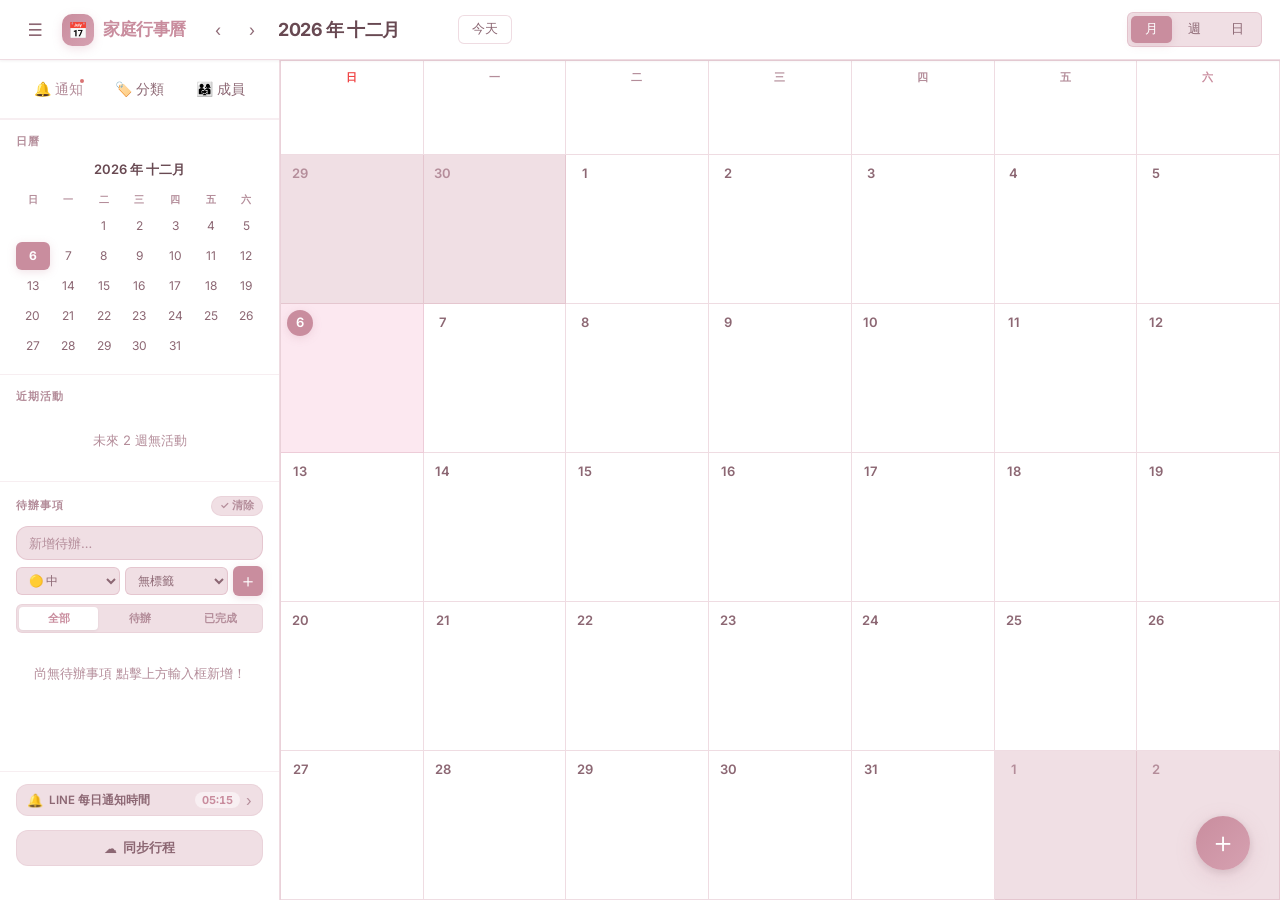
==== commit 7ef92b88: "feat: collapsible LINE notify time panel in sidebar" ====
--- a/index.html
+++ b/index.html
@@ -93,11 +93,21 @@
 
     <!-- GitHub Sync -->
     <div class="sidebar-sync">
-      <div style="margin-bottom: 12px; padding-bottom: 12px; border-bottom: 1px solid var(--border-soft);">
-        <label for="line-notify-time" style="display: block; font-size: 13px; color: var(--text-secondary); margin-bottom: 6px;">LINE 每日通知時間</label>
-        <div style="display: flex; gap: 8px;">
-          <input type="time" id="line-notify-time" class="form-input" style="flex: 1; padding: 4px 8px; font-size: 13px;">
-          <button id="btn-save-notify-time" class="btn-primary" style="padding: 4px 12px; font-size: 13px; width: auto;">儲存</button>
+      <!-- LINE Notify Time (collapsible) -->
+      <div class="line-notify-collapsible">
+        <button id="btn-line-notify-toggle" class="line-notify-toggle-btn" title="展開/收合 LINE 通知時間設定" aria-expanded="false">
+          <span class="line-notify-toggle-icon">🔔</span>
+          <span class="line-notify-toggle-label">LINE 每日通知時間</span>
+          <span class="line-notify-current-time" id="line-notify-time-display"></span>
+          <span class="line-notify-chevron">›</span>
+        </button>
+        <div class="line-notify-body" id="line-notify-body">
+          <div class="line-notify-inner">
+            <div style="display: flex; gap: 8px;">
+              <input type="time" id="line-notify-time" class="form-input" style="flex: 1; padding: 4px 8px; font-size: 13px;">
+              <button id="btn-save-notify-time" class="btn-primary" style="padding: 4px 12px; font-size: 13px; width: auto;">儲存</button>
+            </div>
+          </div>
         </div>
       </div>
       <button id="btn-github-sync" class="github-sync-btn" title="同步行程到 GitHub（讓每日 LINE 通知生效）">
--- a/style.css
+++ b/style.css
@@ -238,6 +238,75 @@
   flex-direction: column;
   gap: 6px;
 }
+/* LINE Notify collapsible */
+.line-notify-collapsible {
+  margin-bottom: 8px;
+  border-radius: var(--radius-md);
+  border: 1px solid var(--border-soft);
+  overflow: hidden;
+  background: var(--bg-elevated);
+}
+
+.line-notify-toggle-btn {
+  width: 100%;
+  display: flex;
+  align-items: center;
+  gap: 6px;
+  padding: 7px 10px;
+  background: none;
+  border: none;
+  cursor: pointer;
+  font-family: inherit;
+  text-align: left;
+  transition: var(--transition);
+}
+.line-notify-toggle-btn:hover { background: var(--bg-hover); }
+
+.line-notify-toggle-icon { font-size: 13px; flex-shrink: 0; }
+
+.line-notify-toggle-label {
+  font-size: 11.5px;
+  font-weight: 600;
+  color: var(--text-secondary);
+  flex: 1;
+  white-space: nowrap;
+}
+
+.line-notify-current-time {
+  font-size: 11px;
+  font-weight: 700;
+  color: var(--accent);
+  background: var(--accent-light);
+  border-radius: var(--radius-full);
+  padding: 1px 7px;
+  font-variant-numeric: tabular-nums;
+}
+
+.line-notify-chevron {
+  font-size: 15px;
+  color: var(--text-muted);
+  transition: transform var(--transition);
+  line-height: 1;
+  flex-shrink: 0;
+}
+.line-notify-collapsible.open .line-notify-chevron {
+  transform: rotate(90deg);
+}
+
+.line-notify-body {
+  max-height: 0;
+  overflow: hidden;
+  transition: max-height 0.25s cubic-bezier(0.4, 0, 0.2, 1);
+}
+.line-notify-collapsible.open .line-notify-body {
+  max-height: 80px;
+}
+
+.line-notify-inner {
+  padding: 4px 10px 10px;
+  border-top: 1px solid var(--border-soft);
+}
+
 .github-sync-btn {
   width: 100%;
   padding: 8px 12px;
@@ -1504,6 +1573,26 @@
   border: 1px solid color-mix(in srgb, var(--cat-color, var(--accent)) 25%, white);
 }
 
+.todo-item-actions {
+  display: flex;
+  flex-direction: column;
+  gap: 2px;
+  flex-shrink: 0;
+  opacity: 0;
+  transition: var(--transition);
+}
+.todo-item:hover .todo-item-actions { opacity: 1; }
+
+.todo-edit-btn {
+  width: 22px; height: 22px;
+  border-radius: var(--radius-sm);
+  color: var(--text-muted);
+  font-size: 11px;
+  display: flex; align-items: center; justify-content: center;
+  transition: var(--transition);
+}
+.todo-edit-btn:hover { background: var(--accent-light); color: var(--accent); }
+
 .todo-delete-btn {
   width: 22px; height: 22px;
   border-radius: var(--radius-sm);
@@ -1511,9 +1600,65 @@
   font-size: 11px;
   display: flex; align-items: center; justify-content: center;
   transition: var(--transition);
-  opacity: 0;
-  flex-shrink: 0;
-  margin-top: 1px;
-}
-.todo-item:hover .todo-delete-btn { opacity: 1; }
+}
 .todo-delete-btn:hover { background: #fee2e2; color: var(--danger); }
+
+/* Edit mode */
+.todo-item.editing {
+  border-color: var(--accent);
+  box-shadow: var(--shadow-glow);
+  flex-wrap: wrap;
+}
+.todo-edit-input {
+  width: 100%;
+  padding: 5px 8px;
+  border-radius: var(--radius-sm);
+  border: 1.5px solid var(--border);
+  background: var(--bg-elevated);
+  color: var(--text-primary);
+  font-size: 12.5px;
+  font-family: inherit;
+  outline: none;
+  transition: var(--transition);
+  margin-bottom: 4px;
+}
+.todo-edit-input:focus { border-color: var(--accent); box-shadow: var(--shadow-glow); background: var(--bg-surface); }
+
+.todo-edit-selects {
+  display: flex;
+  gap: 4px;
+  margin-bottom: 5px;
+}
+.todo-edit-selects .todo-select { font-size: 11px; padding: 3px 6px; }
+
+.todo-edit-actions {
+  display: flex;
+  gap: 4px;
+}
+.todo-save-edit-btn {
+  flex: 1;
+  padding: 4px 8px;
+  border-radius: var(--radius-sm);
+  background: var(--accent);
+  color: #fff;
+  font-size: 11.5px;
+  font-weight: 600;
+  font-family: inherit;
+  transition: var(--transition);
+  cursor: pointer;
+  border: none;
+}
+.todo-save-edit-btn:hover { background: var(--accent-2); }
+.todo-cancel-edit-btn {
+  flex: 1;
+  padding: 4px 8px;
+  border-radius: var(--radius-sm);
+  background: var(--bg-elevated);
+  border: 1px solid var(--border);
+  color: var(--text-secondary);
+  font-size: 11.5px;
+  font-family: inherit;
+  transition: var(--transition);
+  cursor: pointer;
+}
+.todo-cancel-edit-btn:hover { border-color: var(--danger); color: var(--danger); }
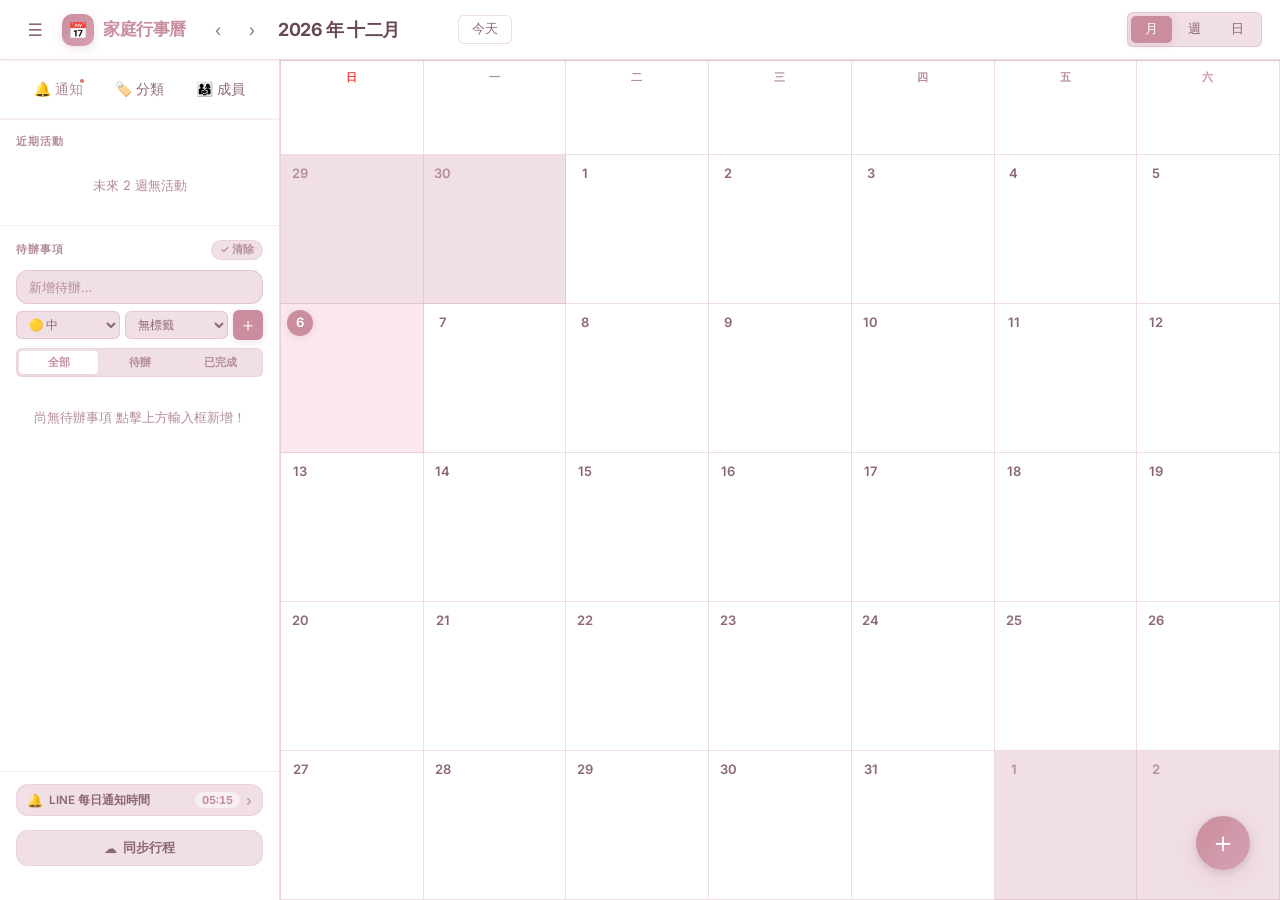
==== commit 52b623ba: "ui: remove mini calendar from sidebar, expand upcoming & todo space" ====
--- a/index.html
+++ b/index.html
@@ -45,11 +45,7 @@
       <button id="btn-open-categories" class="btn-icon" style="width: auto; padding: 0 8px; font-size: 14px;" title="管理分類">🏷️ 分類</button>
       <button id="btn-open-members"    class="btn-icon" style="width: auto; padding: 0 8px; font-size: 14px;" title="管理家庭成員">👨‍👩‍👧 成員</button>
     </div>
-    <div class="sidebar-section">
-      <div class="sidebar-label">日曆</div>
-      <div id="mini-calendar"></div>
-    </div>
-    <div class="sidebar-section" style="max-height:180px;overflow-y:auto;">
+    <div class="sidebar-section" style="max-height:220px;overflow-y:auto;">
       <div class="sidebar-label">近期活動</div>
       <div id="upcoming-list"></div>
     </div>
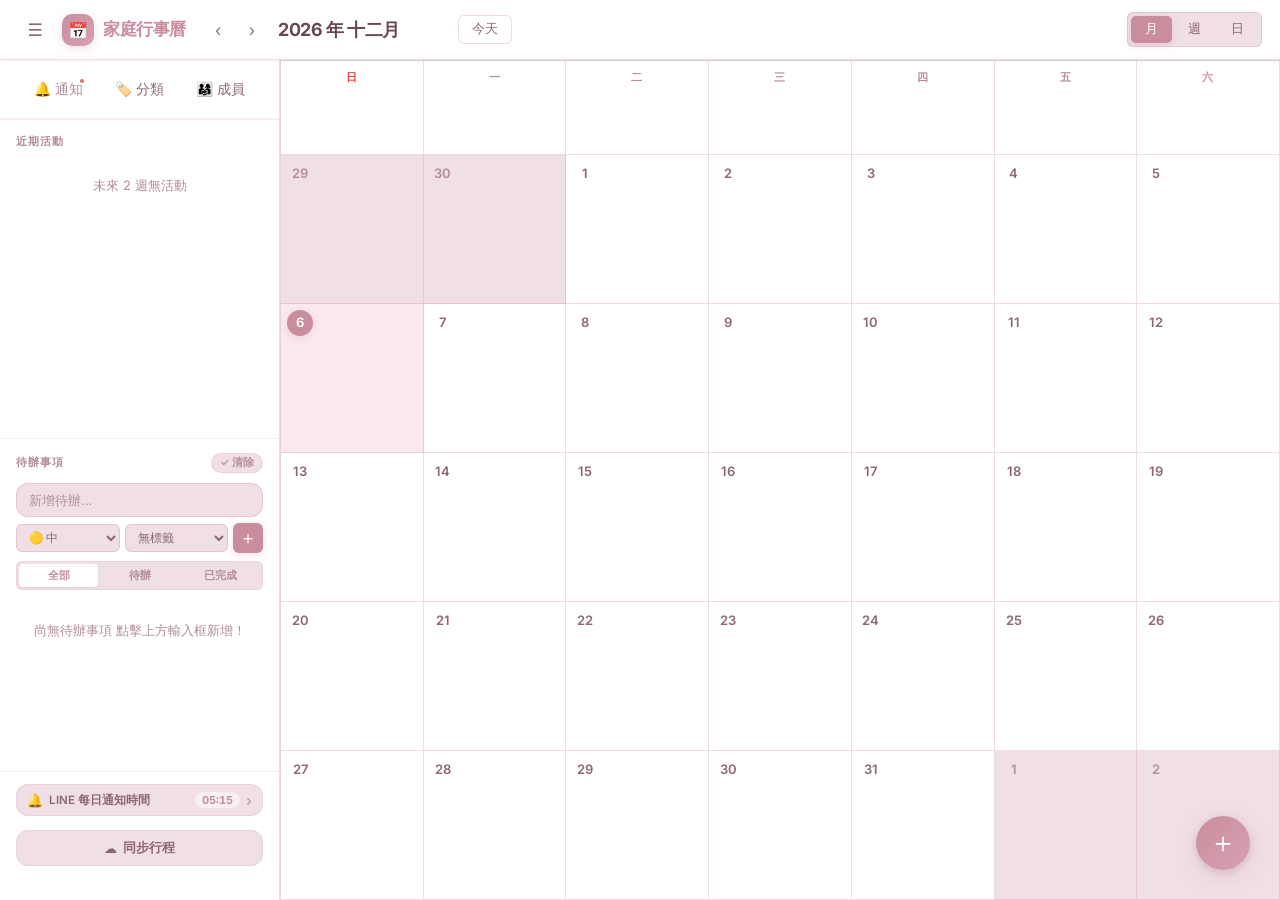
==== commit cf3f1189: "ui: make upcoming and todo sections take equal height in sidebar" ====
--- a/index.html
+++ b/index.html
@@ -45,13 +45,13 @@
       <button id="btn-open-categories" class="btn-icon" style="width: auto; padding: 0 8px; font-size: 14px;" title="管理分類">🏷️ 分類</button>
       <button id="btn-open-members"    class="btn-icon" style="width: auto; padding: 0 8px; font-size: 14px;" title="管理家庭成員">👨‍👩‍👧 成員</button>
     </div>
-    <div class="sidebar-section" style="max-height:220px;overflow-y:auto;">
-      <div class="sidebar-label">近期活動</div>
-      <div id="upcoming-list"></div>
+    <div class="sidebar-section" style="flex:1; display:flex; flex-direction:column; min-height:0; padding-bottom:0;">
+      <div class="sidebar-label" style="flex-shrink:0;">近期活動</div>
+      <div id="upcoming-list" style="flex:1; overflow-y:auto; padding-bottom:14px; margin:0 -4px; padding:0 4px;"></div>
     </div>
 
     <!-- ── TODO LIST ── -->
-    <div class="sidebar-section todo-section" style="flex:1;overflow-y:auto;display:flex;flex-direction:column;gap:0;">
+    <div class="sidebar-section todo-section" style="flex:1; display:flex; flex-direction:column; min-height:0; gap:0;">
       <div class="todo-header">
         <div class="sidebar-label" style="margin-bottom:0;">待辦事項</div>
         <div class="todo-header-actions">
--- a/style.css
+++ b/style.css
@@ -214,7 +214,7 @@
   border-right: 1px solid var(--border);
   display: flex;
   flex-direction: column;
-  overflow-y: auto;
+  overflow: hidden;
   transition: var(--transition);
 }
 
